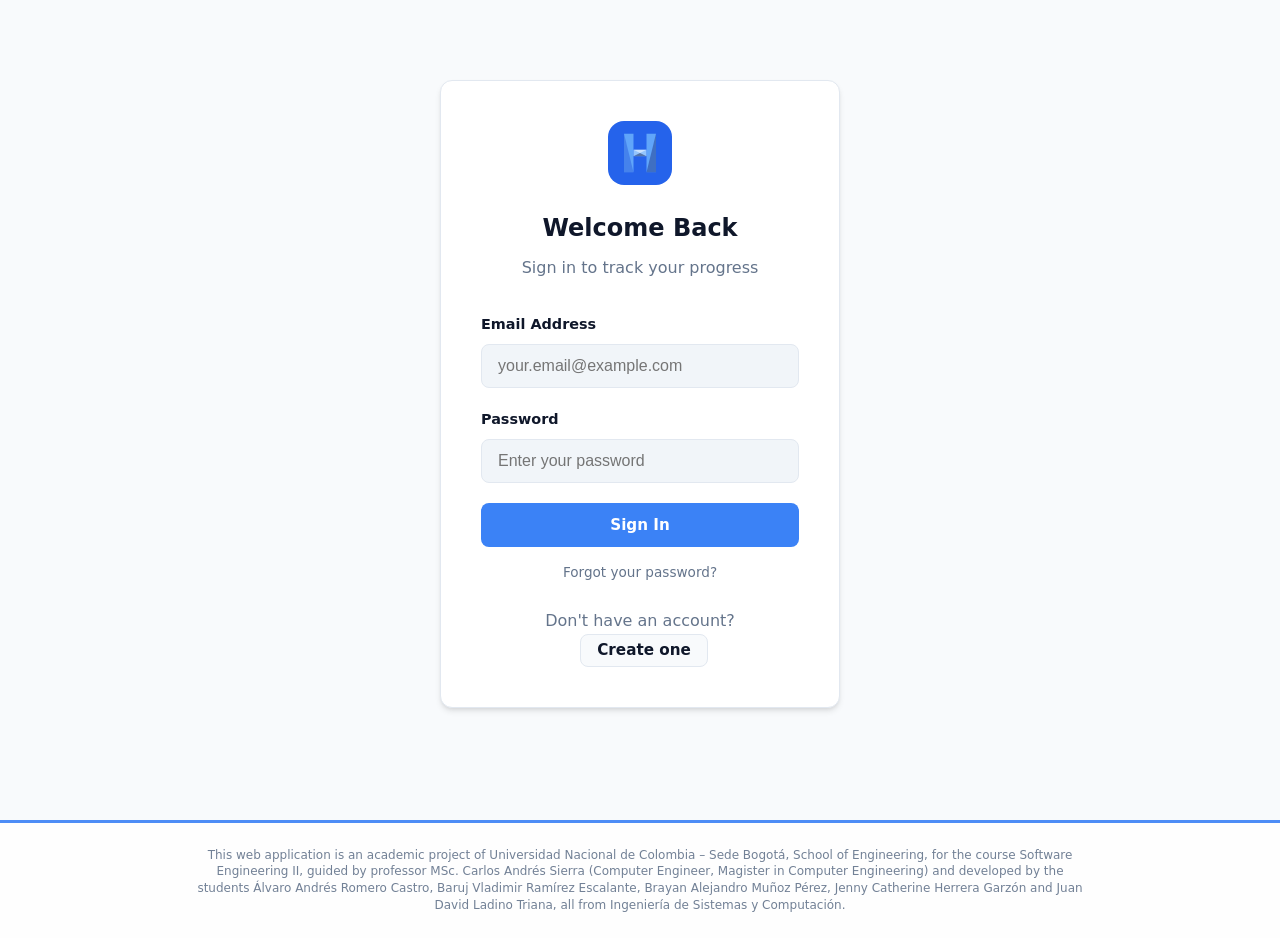
==== Habitus/frontend/index.html @ 2635b1e2 "Add seasonal themes, footer info and profile avatar tweaks" ====
<!DOCTYPE html>
<html lang="en">

<head>
  <meta charset="UTF-8" />
  <meta name="viewport" content="width=device-width, initial-scale=1.0" />
  <title>Habitus - Modern Tracker</title>
  <link rel="stylesheet" href="css/style.css" />
  <link rel="icon" type="image/svg+xml" href="favicon.svg" />
</head>

<body data-theme="light">

  <!-- HEADER -->
  <header class="app-header" id="app-header" style="display: none;">
    <div class="header-content">
      <div class="logo-area">
        <img src="favicon.svg" alt="Habitus" class="logo-icon" style="width: 32px; height: 32px;">
        <span>Habitus</span>
      </div>
      <nav class="nav-links">
        <!-- Profile User Button -->
        <button class="nav-link header-user-btn" data-nav="profile" id="header-user-btn"
          style="display:flex; align-items:center; gap:0.5rem; padding:0.25rem 0.75rem;">
          <div id="header-avatar"
            style="width:24px; height:24px; background:#e0e7ff; color:var(--primary); border-radius:50%; display:flex; align-items:center; justify-content:center; font-size:0.8rem; font-weight:bold; overflow:hidden;">
            U</div>
          <span id="header-username">Profile</span>
        </button>

        <button class="nav-link" data-nav="habits">Habits</button>
        <button id="theme-toggle" class="theme-toggle-btn" title="Toggle Dark Mode">🌙</button>
        <button id="logout-btn" class="logout-btn">Log Out</button>
      </nav>
    </div>
  </header>

  <!-- MAIN -->
  <main class="app-main">
    <div id="notification-area" class="notification-area"></div>

    <!-- LOGIN VIEW -->
    <section class="view-card login-card" data-view="login">
      <img src="favicon.svg" alt="Habitus" style="width: 64px; height: 64px; margin-bottom: 1rem;">
      <h1 style="margin-bottom: 0.5rem; font-size: 1.5rem;">Welcome Back</h1>
      <p style="color: var(--text-muted); margin-bottom: 2rem;">Sign in to track your progress</p>
      <form id="login-form">
        <div class="form-group">
          <label class="form-label">Email Address</label>
          <input type="email" id="login-email" class="form-input" placeholder="your.email@example.com" required />
        </div>
        <div class="form-group">
          <label class="form-label">Password</label>
          <input type="password" id="login-password" class="form-input" placeholder="Enter your password" required />
        </div>
        <button type="submit" class="btn-primary" id="login-submit-btn">Sign In</button>
      </form>
      <p style="margin-top: 0.75rem; text-align: center;">
        <a href="#" id="forgot-password-btn"
          style="color: var(--text-muted); font-size: 0.85rem; text-decoration: none;">Forgot your password?</a>
      </p>
      <p style="color: var(--text-muted); margin-top: 1.5rem;">
        Don't have an account?
        <button type="button" class="btn-secondary" style="margin-left: 0.5rem; padding: 0.4rem 1rem;"
          id="go-to-register">Create one</button>
      </p>
    </section>

    <!-- FORGOT PASSWORD VIEW -->
    <section class="view-card login-card" data-view="forgot-password" style="display: none;">
      <img src="favicon.svg" alt="Habitus" style="width: 64px; height: 64px; margin-bottom: 1rem;">
      <h1 style="margin-bottom: 0.5rem; font-size: 1.5rem;">Reset Password</h1>
      <p style="color: var(--text-muted); margin-bottom: 2rem;">Enter your email to receive a reset link</p>
      <form id="forgot-password-form">
        <div class="form-group">
          <label class="form-label">Email Address</label>
          <input type="email" id="forgot-email" class="form-input" placeholder="your.email@example.com" required />
        </div>
        <button type="submit" class="btn-primary" id="forgot-submit-btn">Send Reset Link</button>
      </form>
      <p style="margin-top: 1.5rem; text-align: center;">
        <a href="#" id="back-to-login" style="color: var(--text-muted); font-size: 0.9rem; text-decoration: none;">←
          Back to Sign In</a>
      </p>
    </section>

    <!-- REGISTER VIEW -->
    <section class="view-card login-card" data-view="register" style="display: none;">
      <img src="favicon.svg" alt="Habitus" style="width: 64px; height: 64px; margin-bottom: 1rem;">
      <h1 style="margin-bottom: 0.5rem; font-size: 1.5rem;">Create Account</h1>
      <p style="color: var(--text-muted); margin-bottom: 2rem;">Start building healthy routines today</p>
      <form id="register-form">
        <div class="form-group">
          <label class="form-label">Email Address</label>
          <input type="email" id="register-email" class="form-input" placeholder="your.email@example.com" required />
        </div>
        <div class="form-group">
          <label class="form-label">Password</label>
          <input type="password" id="register-password" class="form-input" placeholder="Enter your password" required />
        </div>
        <div class="form-group">
          <label class="form-label">Confirm Password</label>
          <input type="password" id="register-password-confirm" class="form-input" placeholder="Confirm your password"
            required />
        </div>
        <div class="form-group" style="text-align: left;">
          <label style="display: flex; align-items: center; gap: 0.5rem; cursor: pointer;">
            <input type="checkbox" id="register-terms" required style="accent-color: var(--primary);" />
            <span style="font-size: 0.85rem; color: var(--text-muted);">I agree to the Terms of Service and Privacy
              Policy</span>
          </label>
        </div>
        <button type="submit" class="btn-primary" id="register-submit-btn">Create Account</button>
      </form>
      <p style="color: var(--text-muted); margin-top: 1.5rem;">
        Already have an account?
        <button type="button" class="btn-secondary" style="margin-left: 0.5rem; padding: 0.4rem 1rem;"
          id="go-to-login">Sign in</button>
      </p>
    </section>

    <!-- PROFILE VIEW -->
    <section class="view-page" data-view="profile" style="display: none;">
      <!-- Profile Header -->
      <div
        style="display: flex; align-items: center; gap: 1.5rem; margin-bottom: 2rem; padding-bottom: 2rem; border-bottom: 1px solid var(--border);">
        <div id="profile-avatar-display"
          style="width: 80px; height: 80px; background: #e0e7ff; color: var(--primary); border-radius: 50%; display: flex; align-items: center; justify-content: center; font-size: 2rem; font-weight: 700; overflow:hidden;">
          D</div>
        <div style="flex: 1;">
          <h2 id="profile-name-display">Demo User</h2>
          <p id="profile-email-display" style="color: var(--text-muted);">demo@habitus.com</p>
        </div>
        <button class="btn-secondary" id="toggle-edit-profile">Edit Profile</button>
      </div>

      <!-- Edit Profile Form -->
      <div id="edit-profile-section" class="view-card" style="display: none; margin-bottom: 2rem;">
        <h3 style="margin-bottom: 1rem;">Update Profile</h3>
        <form id="profile-edit-form">
          <div style="display: grid; grid-template-columns: 1fr 1fr; gap: 1rem;">
            <div class="form-group">
              <label class="form-label">Display Name</label>
              <input type="text" id="edit-name" class="form-input" />
            </div>
            <div class="form-group">
              <label class="form-label">Avatar URL</label>
              <input type="text" id="edit-avatar" class="form-input" placeholder="https://..." />
            </div>
          </div>
          <div style="display: flex; gap: 1rem;">
            <button type="button" class="btn-secondary" id="cancel-edit-profile">Cancel</button>
            <button type="submit" class="btn-primary" style="width: auto;">Save Changes</button>
          </div>
        </form>
      </div>

      <div class="tabs-container">
        <button class="tab-btn active" id="tab-btn-daily" data-tab="daily">Daily Checklist</button>
        <button class="tab-btn" id="tab-btn-stats" data-tab="stats">Achievements</button>
      </div>

      <!-- Daily Tab -->
      <div id="tab-daily">
        <div style="margin-bottom: 1.5rem;">
          <h3 style="margin-bottom: 0.5rem;">Today's Progress</h3>
          <div style="background: var(--bg-input); border-radius: 10px; height: 8px; overflow: hidden;">
            <div id="daily-progress-bar"
              style="width: 0%; height: 100%; background: var(--success); transition: width 0.5s;"></div>
          </div>
        </div>
        <ul id="daily-list" class="daily-list"></ul>
      </div>

      <!-- Stats Tab (Achievements) -->
      <div id="tab-stats" style="display: none;">
        <div class="stats-grid">
          <div class="stat-card">
            <div class="stat-label">Completion Rate</div>
            <div class="stat-value" id="stat-completion-rate">0%</div>
            <p style="font-size: 0.85rem; color: var(--text-muted);">This week</p>
          </div>
          <div class="stat-card">
            <div class="stat-label">Total Streak</div>
            <div class="stat-value" id="stat-streak">0</div>
            <p style="font-size: 0.85rem; color: var(--text-muted);">Days</p>
          </div>
        </div>

        <h3 style="margin-bottom: 1rem;">Unlocked Achievements</h3>
        <div id="achievements-list" class="achievements-grid">
          <!-- JS will populate -->
        </div>
      </div>
    </section>

    <!-- HABITS CATALOG VIEW -->
    <section class="view-page" data-view="habits" style="display: none;">
      <div style="display: flex; justify-content: space-between; align-items: center; margin-bottom: 2rem;">
        <h2>Habit Catalog</h2>
      </div>

      <!-- Create Habit Form -->
      <div class="create-habit-section">
        <h3 style="margin-bottom:1rem; font-size:1rem;">Can't find your habit? Create it!</h3>
        <form id="create-habit-form" class="create-habit-form">
          <div class="form-group" style="margin:0;">
            <label class="form-label">Habit Name</label>
            <input type="text" id="new-habit-name" class="form-input" placeholder="e.g. Read 5 pages" required />
          </div>
          <div class="form-group" style="margin:0;">
            <label class="form-label">Category</label>
            <select id="new-habit-cat" class="form-input">
              <option value="Wellness">Wellness</option>
              <option value="Health">Health</option>
              <option value="Academic">Academic</option>
              <option value="Work">Work</option>
            </select>
          </div>
          <div class="form-group" style="margin:0;">
            <label class="form-label">Description (optional)</label>
            <textarea id="new-habit-desc" class="form-input" rows="2" placeholder="Describe your habit..."></textarea>
          </div>
          <button type="submit" class="btn-secondary">Create Habit</button>
        </form>
      </div>

      <div class="tabs-container" id="category-tabs">
        <button class="tab-btn active" data-filter="all">All</button>
        <button class="tab-btn" data-filter="wellness">Wellness</button>
        <button class="tab-btn" data-filter="health">Health</button>
        <button class="tab-btn" data-filter="academic">Academic</button>
        <button class="tab-btn" data-filter="work">Work</button>
      </div>
      <div id="habits-grid" class="habits-grid"></div>
    </section>

    <!-- Edit Habit Modal -->
    <div id="edit-habit-modal" class="modal" style="display: none;">
      <div class="modal-content">
        <h3 style="margin-bottom: 1rem;">Edit Habit</h3>
        <form id="edit-habit-form">
          <input type="hidden" id="edit-habit-id" />
          <div class="form-group">
            <label class="form-label">Habit Name</label>
            <input type="text" id="edit-habit-name" class="form-input" required />
          </div>
          <div class="form-group">
            <label class="form-label">Category</label>
            <select id="edit-habit-cat" class="form-input">
              <option value="Wellness">Wellness</option>
              <option value="Health">Health</option>
              <option value="Academic">Academic</option>
              <option value="Work">Work</option>
            </select>
          </div>
          <div class="form-group">
            <label class="form-label">Description</label>
            <textarea id="edit-habit-desc" class="form-input" rows="2"></textarea>
          </div>
          <div style="display: flex; gap: 1rem;">
            <button type="button" class="btn-secondary" id="cancel-edit-habit">Cancel</button>
            <button type="submit" class="btn-primary" style="width: auto;">Save Changes</button>
          </div>
        </form>
      </div>
    </div>

    <!-- Confirmation Modal -->
    <div id="confirm-modal" class="modal" style="display: none;">
      <div class="modal-content" style="text-align: center;">
        <div style="font-size: 2.5rem; margin-bottom: 1rem;">⚠️</div>
        <h3 id="confirm-title" style="margin-bottom: 0.5rem;">Are you sure?</h3>
        <p id="confirm-message" style="color: var(--text-muted); margin-bottom: 1.5rem;">This action cannot be undone.
        </p>
        <div style="display: flex; gap: 1rem; justify-content: center;">
          <button type="button" class="btn-secondary" id="confirm-cancel">Cancel</button>
          <button type="button" class="btn-primary" id="confirm-ok"
            style="width: auto; background: var(--danger);">Delete</button>
        </div>
      </div>
    </div>
  </main>

  <script type="module" src="js/main.js"></script>

  <!-- FOOTER -->
  <footer class='app-footer'>
    <div class='footer-content'>
      <p>This web application is an academic project of Universidad Nacional de Colombia – Sede Bogotá, School of
        Engineering, for the course Software Engineering II, guided by professor MSc. Carlos Andrés Sierra (Computer
        Engineer, Magister in Computer Engineering) and developed by the students Álvaro Andrés Romero Castro, Baruj
        Vladimir Ramírez Escalante, Brayan Alejandro Muñoz Pérez, Jenny Catherine Herrera Garzón and Juan David Ladino
        Triana, all from Ingeniería de Sistemas y Computación.</p>
    </div>
  </footer>

</body>

</html>
---- Habitus/frontend/css/style.css ----
/* =========================================
   1. VARIABLES & THEME
   ========================================= */
:root {
    /* Palette: Original Blue (Restored) */
    --primary: #3b82f6;
    /* Original Blue 500 */
    --primary-hover: #2563eb;
    /* Blue 600 */

    --success: #10b981;
    /* Emerald 500 */
    --danger: #ef4444;
    /* Red 500 */
    --warning: #f59e0b;
    /* Amber 500 */

    /* Light Theme Defaults */
    --bg-body: #f8fafc;
    /* Slate 50 */
    --bg-card: #ffffff;
    --bg-input: #f1f5f9;
    /* Slate 100 */

    /* Text */
    --text-main: #0f172a;
    /* Slate 900 */
    --text-muted: #64748b;
    /* Slate 500 */
    --text-light: #94a3b8;
    /* Slate 400 */

    /* Borders & Shadows */
    --border: #e2e8f0;
    /* Slate 200 */
    --radius: 12px;
    --radius-sm: 8px;
    --shadow-sm: 0 1px 2px 0 rgb(0 0 0 / 0.05);
    --shadow-md: 0 4px 6px -1px rgb(0 0 0 / 0.1), 0 2px 4px -2px rgb(0 0 0 / 0.1);
    --shadow-lg: 0 10px 15px -3px rgb(0 0 0 / 0.1);

    /* Layout */
    --header-height: 70px;
    --max-width: 1000px;
}

/* DARK MODE OVERRIDES */
[data-theme="dark"] {
    --bg-body: #0f172a;
    /* Slate 900 */
    --bg-card: #1e293b;
    /* Slate 800 */
    --bg-input: #334155;
    /* Slate 700 */

    --text-main: #f8fafc;
    /* Slate 50 */
    --text-muted: #94a3b8;
    /* Slate 400 */
    --text-light: #64748b;
    /* Slate 500 */

    --border: #334155;
    /* Slate 700 */

    --shadow-sm: 0 1px 2px 0 rgb(0 0 0 / 0.3);
    --shadow-md: 0 4px 6px -1px rgb(0 0 0 / 0.3);
    --shadow-lg: 0 10px 15px -3px rgb(0 0 0 / 0.3);
}

/* =========================================
   2. RESET & BASE
   ========================================= */
* {
    box-sizing: border-box;
    margin: 0;
    padding: 0;
}

body {
    font-family: 'Inter', system-ui, -apple-system, sans-serif;
    background-color: var(--bg-body);
    color: var(--text-main);
    line-height: 1.6;
    -webkit-font-smoothing: antialiased;
    min-height: 100vh;
    display: flex;
    flex-direction: column;
    transition: background-color 0.3s ease, color 0.3s ease;
}

button {
    font-family: inherit;
    cursor: pointer;
}

a {
    text-decoration: none;
    color: var(--primary);
}

/* =========================================
   3. LAYOUT
   ========================================= */
.app-header {
    background: var(--bg-card);
    height: var(--header-height);
    border-bottom: 1px solid var(--border);
    position: sticky;
    top: 0;
    z-index: 50;
    padding: 0 1.5rem;
    display: flex;
    align-items: center;
    justify-content: center;
    box-shadow: var(--shadow-sm);
    transition: background-color 0.3s ease, border-color 0.3s ease;
}

.header-content {
    width: 100%;
    max-width: var(--max-width);
    display: flex;
    align-items: center;
    justify-content: space-between;
}

.logo-area {
    display: flex;
    align-items: center;
    gap: 0.75rem;
    font-weight: 800;
    font-size: 1.25rem;
    color: var(--primary);
    letter-spacing: -0.5px;
}

.logo-icon {
    width: 32px;
    height: 32px;
    background: var(--primary);
    color: white;
    border-radius: 8px;
    display: flex;
    align-items: center;
    justify-content: center;
    font-size: 1.1rem;
    font-weight: 700;
}

.nav-links {
    display: flex;
    gap: 0.5rem;
    align-items: center;
}

.app-main {
    flex: 1;
    width: 100%;
    max-width: var(--max-width);
    margin: 0 auto;
    padding: 2rem 1.5rem;
}

/* =========================================
   4. COMPONENTS
   ========================================= */

/* Cards */
.view-card,
.view-page {
    background: var(--bg-card);
    border-radius: var(--radius);
    box-shadow: var(--shadow-md);
    border: 1px solid var(--border);
    animation: fadeIn 0.4s ease-out;
    transition: background-color 0.3s ease, border-color 0.3s ease;
}

.view-card.login-card {
    max-width: 400px;
    margin: 3rem auto;
    padding: 2.5rem;
    text-align: center;
}

.view-page {
    padding: 2rem;
    min-height: 500px;
}

/* Buttons */
.btn-primary,
.btn-secondary,
.btn-outline {
    display: inline-flex;
    align-items: center;
    justify-content: center;
    padding: 0.75rem 1.5rem;
    border-radius: var(--radius-sm);
    font-weight: 600;
    font-size: 0.95rem;
    transition: all 0.2s ease;
    border: 1px solid transparent;
    gap: 0.5rem;
}

.btn-primary {
    background: var(--primary);
    color: white;
    width: 100%;
}

.btn-primary:hover:not(:disabled) {
    background: var(--primary-hover);
    transform: translateY(-1px);
    box-shadow: var(--shadow-sm);
}

.btn-primary:disabled {
    opacity: 0.7;
    cursor: not-allowed;
}

.btn-secondary {
    background: var(--bg-body);
    color: var(--text-main);
    border: 1px solid var(--border);
}

.btn-secondary:hover {
    background: var(--bg-input);
    border-color: var(--text-muted);
}

.nav-link {
    background: transparent;
    border: none;
    padding: 0.5rem 1rem;
    color: var(--text-muted);
    font-weight: 500;
    border-radius: var(--radius-sm);
    transition: all 0.2s;
}

.nav-link:hover {
    background: var(--bg-body);
    color: var(--text-main);
}

.nav-link.active {
    background: rgba(59, 130, 246, 0.1);
    color: var(--primary);
}

[data-theme="dark"] .nav-link:hover {
    background: var(--bg-input);
}

[data-theme="dark"] .nav-link.active {
    background: rgba(59, 130, 246, 0.2);
}

.logout-btn {
    border: 1px solid var(--border);
    background: var(--bg-card);
    padding: 0.4rem 1rem;
    border-radius: 20px;
    font-size: 0.85rem;
    color: var(--text-muted);
    margin-left: 0.5rem;
}

.logout-btn:hover {
    border-color: var(--danger);
    color: var(--danger);
}

.theme-toggle-btn {
    background: transparent;
    border: none;
    font-size: 1.2rem;
    padding: 0.5rem;
    cursor: pointer;
    border-radius: 50%;
    color: var(--text-muted);
    display: flex;
    align-items: center;
    justify-content: center;
    margin-left: 0.5rem;
}

.theme-toggle-btn:hover {
    background: var(--bg-body);
    color: var(--text-main);
}

/* Forms */
.form-group {
    margin-bottom: 1.25rem;
    text-align: left;
}

.form-label {
    display: block;
    font-size: 0.9rem;
    font-weight: 600;
    margin-bottom: 0.5rem;
    color: var(--text-main);
}

.form-input {
    width: 100%;
    padding: 0.75rem 1rem;
    border: 1px solid var(--border);
    border-radius: var(--radius-sm);
    background: var(--bg-input);
    font-size: 1rem;
    transition: all 0.2s;
    color: var(--text-main);
}

.form-input:focus {
    outline: none;
    border-color: var(--primary);
    box-shadow: 0 0 0 3px rgba(59, 130, 246, 0.2);
    background: var(--bg-card);
}

/* Tabs */
.tabs-container {
    border-bottom: 1px solid var(--border);
    margin-bottom: 2rem;
    display: flex;
    gap: 1.5rem;
}

.tab-btn {
    background: none;
    border: none;
    padding: 0.75rem 0.5rem;
    font-size: 0.95rem;
    font-weight: 500;
    color: var(--text-muted);
    border-bottom: 2px solid transparent;
    transition: all 0.2s;
}

.tab-btn:hover {
    color: var(--primary);
}

.tab-btn.active {
    color: var(--primary);
    border-bottom-color: var(--primary);
}

/* Habits Grid */
.habits-grid {
    display: grid;
    grid-template-columns: repeat(auto-fill, minmax(240px, 1fr));
    gap: 1.5rem;
    margin-top: 1.5rem;
}

.habit-card {
    background: var(--bg-card);
    border: 1px solid var(--border);
    border-radius: var(--radius);
    padding: 1.5rem;
    position: relative;
    transition: all 0.2s;
    cursor: pointer;
    display: flex;
    flex-direction: column;
    height: 100%;
}

.habit-card:hover {
    border-color: var(--primary);
    box-shadow: var(--shadow-md);
    transform: translateY(-2px);
}

.habit-card.selected {
    border-color: var(--primary);
    box-shadow: 0 0 0 1px var(--primary);
}

[data-theme="light"] .habit-card.selected {
    background-color: #eff6ff;
}

/* Light blue bg */
[data-theme="dark"] .habit-card.selected {
    background-color: rgba(59, 130, 246, 0.15);
}

/* Dark transparent blue */

.habit-category-badge {
    display: inline-block;
    font-size: 0.7rem;
    text-transform: uppercase;
    letter-spacing: 0.5px;
    font-weight: 700;
    color: var(--text-muted);
    margin-bottom: 0.5rem;
    background: var(--bg-body);
    padding: 2px 8px;
    border-radius: 4px;
    border: 1px solid var(--border);
}

.habit-checkbox {
    position: absolute;
    top: 1.5rem;
    right: 1.5rem;
    width: 1.25rem;
    height: 1.25rem;
    accent-color: var(--primary);
}

/* Daily List */
.daily-list {
    list-style: none;
    display: flex;
    flex-direction: column;
    gap: 1rem;
}

.daily-item {
    background: var(--bg-card);
    border: 1px solid var(--border);
    padding: 1rem 1.5rem;
    border-radius: var(--radius);
    display: flex;
    justify-content: space-between;
    align-items: center;
    transition: all 0.2s;
}

.daily-item.completed {
    border-color: var(--success);
}

[data-theme="light"] .daily-item.completed {
    background: #f0fdf4;
}

[data-theme="dark"] .daily-item.completed {
    background: rgba(16, 185, 129, 0.1);
}

.daily-item.completed .daily-name {
    text-decoration: line-through;
    color: var(--success);
    opacity: 0.8;
}

.btn-check {
    background: var(--bg-card);
    border: 1px solid var(--border);
    border-radius: var(--radius-sm);
    padding: 0.5rem 1rem;
    font-size: 0.85rem;
    color: var(--text-main);
}

.btn-check.done:hover {
    background: var(--success);
    color: white;
    border-color: var(--success);
}

.btn-check.missed:hover {
    background: var(--text-muted);
    color: white;
    border-color: var(--text-muted);
}

/* NEW: Delete Button */
.btn-delete {
    background: var(--bg-card);
    border: 1px solid var(--border);
    color: var(--text-muted);
    width: 36px;
    height: 36px;
    border-radius: 50%;
    display: flex;
    align-items: center;
    justify-content: center;
    transition: all 0.2s;
    font-size: 1.1rem;
    margin-left: 0.5rem;
}

.btn-delete:hover {
    background: var(--bg-input);
    border-color: var(--danger);
    color: var(--danger);
    transform: scale(1.1);
}

/* NEW: Create Habit Form */
.create-habit-section {
    background: var(--bg-body);
    border: 1px dashed var(--border);
    border-radius: var(--radius);
    padding: 1.5rem;
    margin-bottom: 2rem;
}

.create-habit-form {
    display: grid;
    grid-template-columns: 1fr 1fr auto;
    gap: 1rem;
    align-items: end;
}

@media (max-width: 600px) {
    .create-habit-form {
        grid-template-columns: 1fr;
    }

    .create-habit-form button {
        width: 100%;
    }
}

/* NEW: Achievements */
.achievements-grid {
    display: grid;
    grid-template-columns: repeat(auto-fill, minmax(250px, 1fr));
    gap: 1rem;
    margin-top: 1rem;
}

.achievement-card {
    background: var(--bg-card);
    border: 1px solid var(--border);
    border-radius: var(--radius);
    padding: 1.25rem;
    display: flex;
    align-items: flex-start;
    gap: 1rem;
}

.achievement-icon-box {
    width: 48px;
    height: 48px;
    background: rgba(245, 158, 11, 0.1);
    color: var(--warning);
    border-radius: 12px;
    display: flex;
    align-items: center;
    justify-content: center;
    font-size: 1.5rem;
    flex-shrink: 0;
}

.achievement-info h4 {
    font-weight: 600;
    margin-bottom: 0.25rem;
    font-size: 0.95rem;
    color: var(--text-main);
}

.achievement-info p {
    font-size: 0.85rem;
    color: var(--text-muted);
    line-height: 1.3;
}

/* Stats */
.stats-grid {
    display: grid;
    grid-template-columns: repeat(auto-fit, minmax(200px, 1fr));
    gap: 1.5rem;
    margin-bottom: 2rem;
}

.stat-card {
    background: var(--bg-card);
    border: 1px solid var(--border);
    border-radius: var(--radius);
    padding: 1.5rem;
    text-align: center;
}

.stat-value {
    font-size: 2.5rem;
    font-weight: 800;
    color: var(--primary);
    line-height: 1;
    margin: 0.5rem 0;
}

.stat-label {
    font-size: 0.8rem;
    color: var(--text-muted);
    text-transform: uppercase;
    letter-spacing: 0.5px;
}

/* Notifications */
.notification-area {
    position: fixed;
    bottom: 20px;
    right: 20px;
    z-index: 1000;
    display: flex;
    flex-direction: column;
    gap: 10px;
}

.notification {
    padding: 1rem 1.5rem;
    background: var(--bg-card);
    border-radius: var(--radius-sm);
    box-shadow: var(--shadow-lg);
    font-size: 0.9rem;
    border-left: 4px solid var(--primary);
    min-width: 300px;
    animation: slideIn 0.3s ease-out;
    color: var(--text-main);
}

.notification.success {
    border-left-color: var(--success);
}

.notification.error {
    border-left-color: var(--danger);
}

/* Animations */
@keyframes slideIn {
    from {
        transform: translateX(100%);
        opacity: 0;
    }

    to {
        transform: translateX(0);
        opacity: 1;
    }
}

@keyframes fadeIn {
    from {
        opacity: 0;
        transform: translateY(10px);
    }

    to {
        opacity: 1;
        transform: translateY(0);
    }
}

.loading-spinner {
    border: 2px solid rgba(255, 255, 255, 0.3);
    border-radius: 50%;
    border-top: 2px solid white;
    width: 16px;
    height: 16px;
    animation: spin 1s linear infinite;
    display: inline-block;
}

@keyframes spin {
    0% {
        transform: rotate(0deg);
    }

    100% {
        transform: rotate(360deg);
    }
}

/* Mobile */
@media (max-width: 640px) {
    .header-content {
        flex-direction: column;
        gap: 1rem;
    }

    .nav-links {
        width: 100%;
        justify-content: center;
        border-top: 1px solid var(--border);
        padding-top: 1rem;
        flex-wrap: wrap;
    }
}

/* Modal */
.modal {
    position: fixed;
    top: 0;
    left: 0;
    width: 100%;
    height: 100%;
    background: rgba(0, 0, 0, 0.5);
    display: flex;
    align-items: center;
    justify-content: center;
    z-index: 1000;
    animation: fadeIn 0.2s ease-out;
}

.modal-content {
    background: var(--bg-card);
    padding: 2rem;
    border-radius: var(--radius);
    box-shadow: var(--shadow-lg);
    max-width: 450px;
    width: 90%;
    animation: slideIn 0.3s ease-out;
}

[data-theme="dark"] .modal {
    background: rgba(0, 0, 0, 0.7);
}


/* =========================================
   RICH SEASONAL THEMES
   ========================================= */

/* --- 0. GLOBAL THEME APPLICATION --- */
/* If data-season is set, override specific variables globally */
body[data-season] {
    transition: background 0.5s ease;
}

body[data-season] .app-header {
    background: var(--theme-header-bg, var(--bg-card)) !important;
    color: var(--theme-text) !important;
}

body[data-season] .app-header .logo-area,
body[data-season] .app-header a,
body[data-season] .app-header button {
    color: var(--theme-text) !important;
}

/* Fix Logout Button Contrast in Themes */
body[data-season] .logout-btn {
    background: transparent !important;
    border-color: var(--theme-text) !important;
    opacity: 0.9;
}

/* --- 0.5. NEW YEAR --- */
.theme-new-year {
    --primary: #fbbf24 !important;
    /* Gold */
    --primary-hover: #d97706 !important;
    --success: #fbbf24 !important;
    --theme-text: #fbbf24 !important;
}

.habit-card.theme-new-year {
    background: linear-gradient(135deg, #000000 0%, #1f2937 100%) !important;
    border: 2px solid #fbbf24 !important;
    color: #fbbf24 !important;
    box-shadow: 0 0 15px rgba(251, 191, 36, 0.3);
}

.habit-card.theme-new-year h3 {
    color: white !important;
    text-shadow: 0 0 5px rgba(251, 191, 36, 0.5);
}

.habit-card.theme-new-year p {
    color: #d1d5db !important;
}

.habit-card.theme-new-year .habit-category-badge {
    background: #fbbf24 !important;
    color: black !important;
    border: none !important;
    font-weight: 800;
}

/* Fireworks effects */
.habit-card.theme-new-year::before {
    content: '🎇';
    position: absolute;
    top: 5px;
    right: 5px;
    font-size: 1.2rem;
    opacity: 1;
}

.habit-card.theme-new-year::after {
    content: '🥂';
    font-size: 5rem;
    position: absolute;
    bottom: -10px;
    right: 5px;
    opacity: 0.2;
    transform: rotate(15deg);
    pointer-events: none;
}

/* --- 1. CHRISTMAS --- */
.theme-christmas {
    --primary: #ef4444 !important;
    --primary-hover: #dc2626 !important;
    --success: #15803d !important;
}

.habit-card.theme-christmas {
    background: linear-gradient(135deg, #166534 0%, #0f172a 100%) !important;
    border: 2px solid #ef4444 !important;
    color: white !important;
    box-shadow: 0 4px 6px -1px rgba(220, 38, 38, 0.2);
}

.habit-card.theme-christmas h3 {
    color: #fca5a5 !important;
    text-shadow: 0 1px 2px rgba(0, 0, 0, 0.5);
}

.habit-card.theme-christmas p {
    color: #e2e8f0 !important;
}

.habit-card.theme-christmas .habit-category-badge {
    background: #ef4444 !important;
    color: white !important;
    border: none;
}

.habit-card.theme-christmas::before {
    content: '❄️';
    position: absolute;
    top: 5px;
    right: 5px;
    font-size: 1.2rem;
    opacity: 0.8;
}

.habit-card.theme-christmas::after {
    content: '🎄';
    font-size: 6rem;
    position: absolute;
    bottom: -15px;
    right: -10px;
    opacity: 0.15;
    transform: rotate(-10deg);
    pointer-events: none;
}

/* --- 2. HALLOWEEN --- */
.theme-halloween {
    --primary: #ff6b00 !important;
    --primary-hover: #e65100 !important;
}

.habit-card.theme-halloween {
    background: linear-gradient(135deg, #2a0a2e 0%, #000000 100%) !important;
    border: 2px solid #ff6b00 !important;
    color: #ffcc80 !important;
    box-shadow: 0 4px 6px -1px rgba(255, 107, 0, 0.3);
}

.habit-card.theme-halloween h3 {
    color: #ffa726 !important;
    text-shadow: 0 1px 4px rgba(255, 107, 0, 0.6);
}

.habit-card.theme-halloween p {
    color: #e1bee7 !important;
}

.habit-card.theme-halloween .habit-category-badge {
    background: #ff6b00 !important;
    color: black !important;
    font-weight: 800;
    border: none;
}

.habit-card.theme-halloween::before {
    content: '🕸️';
    position: absolute;
    top: 10px;
    right: 10px;
    font-size: 1.4rem;
    opacity: 0.6;
}

.habit-card.theme-halloween::after {
    content: '🎃';
    font-size: 5rem;
    position: absolute;
    bottom: -5px;
    right: 5px;
    opacity: 0.2;
    transform: rotate(15deg);
    pointer-events: none;
}

/* --- 3. SUMMER --- */
.theme-summer {
    --primary: #00b4d8 !important;
}

.habit-card.theme-summer {
    background: linear-gradient(135deg, #fffbed 0%, #daf4fa 100%) !important;
    border: 2px solid #ffd60a !important;
    color: #0077b6 !important;
    box-shadow: 0 4px 10px rgba(0, 180, 216, 0.2);
}

.habit-card.theme-summer h3 {
    color: #023e8a !important;
}

.habit-card.theme-summer p {
    color: #0077b6 !important;
}

.habit-card.theme-summer .habit-category-badge {
    background: #ffd60a !important;
    color: #003e4d !important;
    border: none;
}

.habit-card.theme-summer::before {
    content: '🌤️';
    position: absolute;
    top: 5px;
    right: 5px;
    font-size: 1.2rem;
}

.habit-card.theme-summer::after {
    content: '🏖️';
    font-size: 5rem;
    position: absolute;
    bottom: -5px;
    right: 5px;
    opacity: 0.25;
    pointer-events: none;
}

/* --- 4. VALENTINE --- */
.theme-valentine {
    --primary: #ff4d6d !important;
    --bg-card: #fff0f3 !important;
}

.habit-card.theme-valentine {
    background: linear-gradient(135deg, #fff0f3 0%, #ffe5ec 100%) !important;
    border: 2px solid #ff4d6d !important;
    color: #590d22 !important;
}

.habit-card.theme-valentine h3 {
    color: #a4133c !important;
}

.habit-card.theme-valentine p {
    color: #800f2f !important;
}

.habit-card.theme-valentine .habit-category-badge {
    background: #ff4d6d !important;
    color: white !important;
    border: none;
}

.habit-card.theme-valentine::before {
    content: '💌';
    position: absolute;
    top: 5px;
    right: 5px;
    font-size: 1.2rem;
}

.habit-card.theme-valentine::after {
    content: '💖';
    font-size: 5rem;
    position: absolute;
    bottom: -10px;
    right: 0;
    opacity: 0.15;
    pointer-events: none;
}

/* --- 5. APRIL FOOLS --- */
.theme-april-fools {
    --primary: #9b5de5 !important;
}

.habit-card.theme-april-fools {
    background: #fff !important;
    border: 2px dashed #9b5de5 !important;
    transform: rotate(1deg);
}

.habit-card.theme-april-fools h3 {
    color: #9b5de5 !important;
    font-family: 'Comic Sans MS', cursive, sans-serif !important;
}

.habit-card.theme-april-fools::after {
    content: '🤡';
    font-size: 4rem;
    position: absolute;
    bottom: 5px;
    right: 5px;
    opacity: 0.2;
}

/* --- 6. SPRING --- */
.theme-spring {
    --primary: #70e000 !important;
}

.habit-card.theme-spring {
    background: linear-gradient(135deg, #f7fff7 0%, #e6ffe6 100%) !important;
    border: 2px solid #70e000 !important;
    color: #0f4d0f !important;
}

.habit-card.theme-spring h3 {
    color: #38b000 !important;
}

.habit-card.theme-spring .habit-category-badge {
    background: #70e000 !important;
    color: white !important;
}

.habit-card.theme-spring::after {
    content: '🌸';
    font-size: 5rem;
    position: absolute;
    bottom: -10px;
    right: 0;
    opacity: 0.2;
}

/* UI Fix: Disable resize for textareas */
textarea {
    resize: none !important;
    height: 80px;
}

/* --- FOOTER STYLES --- */
.app-footer {
    margin-top: 2rem;
    padding: 1.5rem 1rem;
    border-top: 3px solid var(--primary);
    /* Reactive to seasonal theme */
    background: var(--bg-card);
    color: var(--text-muted);
    font-size: 0.75rem;
    text-align: center;
    line-height: 1.4;
    opacity: 0.9;
    transition: all 0.3s ease;
}

.footer-content {
    max-width: 900px;
    margin: 0 auto;
}

/* --- HEADER PROFILE STYLES --- */
.header-user-btn:hover {
    background: var(--bg-input);
    border-radius: 20px;
}

.header-user-btn .header-avatar {
    flex-shrink: 0;
}

.header-user-btn span {
    font-weight: 600;
    font-size: 0.9rem;
}
/* --- 7. THE 100 --- */
.theme-the100 {
    --primary: #4ade80 !important; /* Toxic Green */
    --bg-body: #020617 !important; /* Deep Space */
    --bg-card: #0f172a !important;
    --text-main: #e2e8f0 !important;
    --text-muted: #94a3b8 !important;
}

.habit-card.theme-the100 {
    background: linear-gradient(135deg, #052e16 0%, #000000 100%) !important;
    border: 1px solid #22c55e !important;
    color: #bbf7d0 !important;
    box-shadow: 0 0 15px rgba(34, 197, 94, 0.2);
}

.habit-card.theme-the100 h3 {
    color: #4ade80 !important;
    font-family: 'Courier New', monospace;
    text-transform: uppercase;
    letter-spacing: 1px;
}

.habit-card.theme-the100 .habit-category-badge {
    background: #14532d !important;
    color: #4ade80 !important;
    border: 1px solid #4ade80;
}

.habit-card.theme-the100::before {
    content: '☣️';
    position: absolute;
    top: 10px;
    right: 10px;
    font-size: 1.2rem;
    opacity: 0.7;
}

.habit-card.theme-the100::after {
    content: '♾️';
    font-size: 6rem;
    position: absolute;
    bottom: -15px;
    right: -10px;
    opacity: 0.1;
    transform: rotate(-10deg);
    pointer-events: none;
}


/* --- 8. COSMERE RPG --- */
.theme-cosmere {
    --primary: #0ea5e9 !important; /* Stormlight Blue */
    --bg-body: #020617 !important; /* Shadesmar Dark */
    --bg-card: #1e293b !important;
    --text-main: #f0f9ff !important;
    --text-muted: #94a3b8 !important;
}

.habit-card.theme-cosmere {
    background: linear-gradient(135deg, #0f172a 0%, #1e293b 100%) !important;
    border: 1px solid #38bdf8 !important;
    color: #e0f2fe !important;
    box-shadow: 0 0 15px rgba(56, 189, 248, 0.3);
}

.habit-card.theme-cosmere h3 {
    color: #38bdf8 !important;
    font-family: 'Times New Roman', serif;
    text-transform: uppercase;
    letter-spacing: 1.5px;
    text-shadow: 0 0 5px #0ea5e9;
}

.habit-card.theme-cosmere .habit-category-badge {
    background: #0c4a6e !important;
    color: #7dd3fc !important;
    border: 1px solid #0ea5e9;
}

.habit-card.theme-cosmere::before {
    content: '⚔️';
    position: absolute;
    top: 10px;
    right: 10px;
    font-size: 1.2rem;
    opacity: 0.8;
}

.habit-card.theme-cosmere::after {
    content: '🌪️';
    font-size: 6rem;
    position: absolute;
    bottom: -15px;
    right: -10px;
    opacity: 0.15;
    transform: rotate(-10deg);
    pointer-events: none;
}
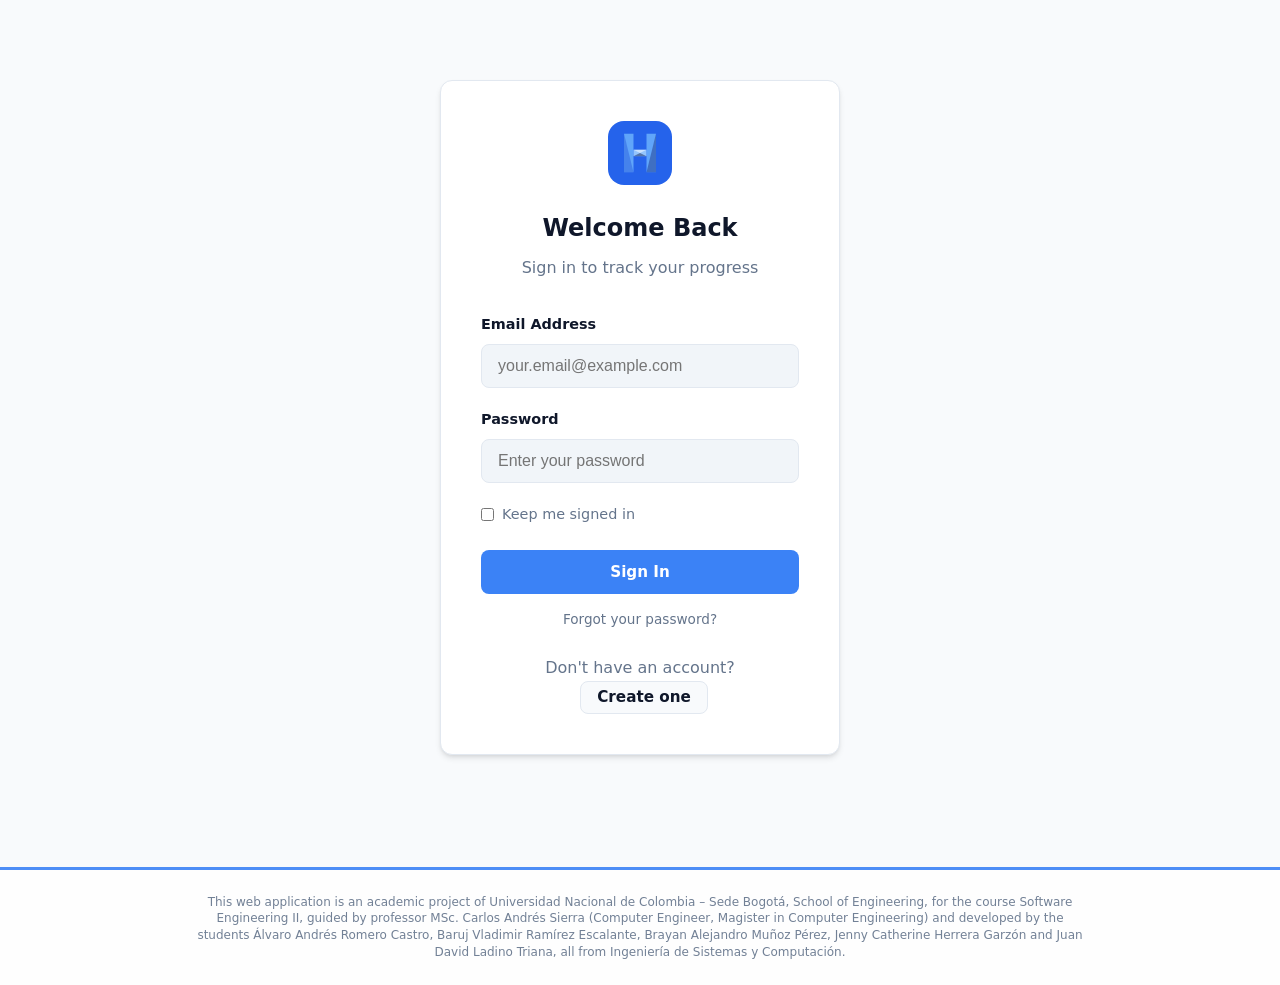
==== commit 0c5abfef: "Add home view, forget password system and login remember-me + bug db fixes" ====
--- a/Habitus/frontend/index.html
+++ b/Habitus/frontend/index.html
@@ -53,6 +53,13 @@
           <label class="form-label">Password</label>
           <input type="password" id="login-password" class="form-input" placeholder="Enter your password" required />
         </div>
+
+        <div class="form-group" style="text-align: left; margin-bottom: 1.5rem;">
+          <label style="display: flex; align-items: center; gap: 0.5rem; cursor: pointer;">
+            <input type="checkbox" id="login-remember" style="accent-color: var(--primary);" />
+            <span style="font-size: 0.9rem; color: var(--text-muted);">Keep me signed in</span>
+          </label>
+        </div>
         <button type="submit" class="btn-primary" id="login-submit-btn">Sign In</button>
       </form>
       <p style="margin-top: 0.75rem; text-align: center;">
@@ -84,6 +91,30 @@
       </p>
     </section>
 
+    <!-- RESET PASSWORD VIEW -->
+    <section class="view-card login-card" data-view="reset-password" style="display: none;">
+      <img src="favicon.svg" alt="Habitus" style="width: 64px; height: 64px; margin-bottom: 1rem;">
+      <h1 style="margin-bottom: 0.5rem; font-size: 1.5rem;">Set New Password</h1>
+      <p style="color: var(--text-muted); margin-bottom: 2rem;">Enter your new password below</p>
+      <form id="reset-password-form">
+        <div class="form-group">
+          <label class="form-label">New Password</label>
+          <input type="password" id="reset-password" class="form-input" placeholder="Enter new password" required
+            minlength="6" />
+        </div>
+        <div class="form-group">
+          <label class="form-label">Confirm Password</label>
+          <input type="password" id="reset-password-confirm" class="form-input" placeholder="Confirm new password"
+            required minlength="6" />
+        </div>
+        <button type="submit" class="btn-primary" id="reset-submit-btn">Reset Password</button>
+      </form>
+      <p style="margin-top: 1.5rem; text-align: center;">
+        <a href="#" id="reset-back-to-login"
+          style="color: var(--text-muted); font-size: 0.9rem; text-decoration: none;">← Back to Sign In</a>
+      </p>
+    </section>
+
     <!-- REGISTER VIEW -->
     <section class="view-card login-card" data-view="register" style="display: none;">
       <img src="favicon.svg" alt="Habitus" style="width: 64px; height: 64px; margin-bottom: 1rem;">
@@ -117,6 +148,65 @@
         <button type="button" class="btn-secondary" style="margin-left: 0.5rem; padding: 0.4rem 1rem;"
           id="go-to-login">Sign in</button>
       </p>
+    </section>
+
+    <!-- HOME VIEW -->
+    <section class="view-page home-view" data-view="home" style="display: none;">
+      <!-- Hero Section -->
+      <div class="home-hero">
+        <h1 id="home-hero-title">Build Better Habits</h1>
+        <p id="home-hero-subtitle">Track your progress, unlock achievements, and build lasting habits one day at a time.
+        </p>
+      </div>
+
+      <!-- Welcome Section -->
+      <div class="home-welcome">
+        <h2>Welcome back, <span id="home-welcome-name">there</span>! 👋</h2>
+        <p>Ready to continue your journey? Let's make today count.</p>
+      </div>
+
+      <!-- About Section -->
+      <div class="home-about">
+        <h3>What is Habitus?</h3>
+        <p>Habitus is your personal habit tracking companion. Build streaks, unlock achievements, and celebrate your
+          progress with seasonal themes that keep things fresh and exciting.</p>
+        <ul class="home-features-list">
+          <li>📊 <strong>Track Daily Habits</strong> - Monitor your progress with beautiful visualizations</li>
+          <li>🔥 <strong>Build Streaks</strong> - Keep your momentum going day after day</li>
+          <li>🏆 <strong>Unlock Achievements</strong> - Earn badges for your milestones</li>
+          <li>🎨 <strong>Seasonal Themes</strong> - Enjoy dynamic themes throughout the year</li>
+        </ul>
+      </div>
+
+      <!-- Feature Cards -->
+      <div class="home-features">
+        <h3>Quick Access</h3>
+        <div class="home-features-grid">
+          <div class="feature-card" data-feature="habits">
+            <div class="feature-icon">🎯</div>
+            <h4>My Habits</h4>
+            <p>Browse and manage your habit catalog</p>
+          </div>
+
+          <div class="feature-card" data-feature="checklist">
+            <div class="feature-icon">✅</div>
+            <h4>Daily Checklist</h4>
+            <p>Track today's habits and build your streak</p>
+          </div>
+
+          <div class="feature-card" data-feature="achievements">
+            <div class="feature-icon">🏆</div>
+            <h4>Achievements</h4>
+            <p>View your badges and milestones</p>
+          </div>
+
+          <div class="feature-card" data-feature="profile">
+            <div class="feature-icon">👤</div>
+            <h4>Profile</h4>
+            <p>Manage your account and preferences</p>
+          </div>
+        </div>
+      </div>
     </section>
 
     <!-- PROFILE VIEW -->
--- a/Habitus/frontend/css/style.css
+++ b/Habitus/frontend/css/style.css
@@ -1086,10 +1086,13 @@
     font-weight: 600;
     font-size: 0.9rem;
 }
+
 /* --- 7. THE 100 --- */
 .theme-the100 {
-    --primary: #4ade80 !important; /* Toxic Green */
-    --bg-body: #020617 !important; /* Deep Space */
+    --primary: #4ade80 !important;
+    /* Toxic Green */
+    --bg-body: #020617 !important;
+    /* Deep Space */
     --bg-card: #0f172a !important;
     --text-main: #e2e8f0 !important;
     --text-muted: #94a3b8 !important;
@@ -1138,8 +1141,10 @@
 
 /* --- 8. COSMERE RPG --- */
 .theme-cosmere {
-    --primary: #0ea5e9 !important; /* Stormlight Blue */
-    --bg-body: #020617 !important; /* Shadesmar Dark */
+    --primary: #0ea5e9 !important;
+    /* Stormlight Blue */
+    --bg-body: #020617 !important;
+    /* Shadesmar Dark */
     --bg-card: #1e293b !important;
     --text-main: #f0f9ff !important;
     --text-muted: #94a3b8 !important;
@@ -1186,3 +1191,189 @@
     pointer-events: none;
 }
 
+/* =========================================
+   HOME VIEW STYLES
+   ========================================= */
+
+.home-view {
+    max-width: 1000px;
+    margin: 0 auto;
+    padding: 2rem 1rem;
+}
+
+/* Hero Section */
+.home-hero {
+    text-align: center;
+    padding: 3rem 2rem;
+    margin-bottom: 2rem;
+    border-radius: var(--radius);
+    background: linear-gradient(135deg, var(--theme-primary, var(--primary)), var(--theme-secondary, var(--primary-hover)));
+    color: var(--theme-text, #ffffff);
+    position: relative;
+    overflow: hidden;
+}
+
+.home-hero::before {
+    content: '';
+    position: absolute;
+    top: 0;
+    left: 0;
+    right: 0;
+    bottom: 0;
+    background: radial-gradient(circle at 30% 50%, rgba(255, 255, 255, 0.1) 0%, transparent 50%);
+    pointer-events: none;
+}
+
+.home-hero h1 {
+    font-size: 2.5rem;
+    font-weight: 700;
+    margin-bottom: 1rem;
+    position: relative;
+    z-index: 1;
+}
+
+.home-hero p {
+    font-size: 1.125rem;
+    opacity: 0.95;
+    max-width: 600px;
+    margin: 0 auto;
+    position: relative;
+    z-index: 1;
+}
+
+/* Welcome Section */
+.home-welcome {
+    background: var(--bg-card);
+    padding: 2rem;
+    border-radius: var(--radius);
+    margin-bottom: 2rem;
+    box-shadow: var(--shadow-sm);
+    border: 1px solid var(--border);
+}
+
+.home-welcome h2 {
+    font-size: 1.75rem;
+    margin-bottom: 0.5rem;
+    color: var(--text-main);
+}
+
+.home-welcome p {
+    color: var(--text-muted);
+    font-size: 1rem;
+}
+
+.home-welcome #home-welcome-name {
+    color: var(--theme-primary, var(--primary));
+    font-weight: 600;
+}
+
+/* About Section */
+.home-about {
+    background: var(--bg-card);
+    padding: 2rem;
+    border-radius: var(--radius);
+    margin-bottom: 2rem;
+    box-shadow: var(--shadow-sm);
+    border: 1px solid var(--border);
+}
+
+.home-about h3 {
+    font-size: 1.5rem;
+    margin-bottom: 1rem;
+    color: var(--text-main);
+}
+
+.home-about p {
+    color: var(--text-muted);
+    margin-bottom: 1.5rem;
+    font-size: 1rem;
+    line-height: 1.7;
+}
+
+.home-features-list {
+    list-style: none;
+    padding: 0;
+}
+
+.home-features-list li {
+    padding: 0.75rem 0;
+    color: var(--text-main);
+    font-size: 1rem;
+    display: flex;
+    align-items: flex-start;
+    gap: 0.5rem;
+}
+
+.home-features-list li strong {
+    color: var(--primary);
+}
+
+/* Feature Cards */
+.home-features {
+    margin-bottom: 3rem;
+}
+
+.home-features h3 {
+    font-size: 1.5rem;
+    margin-bottom: 1.5rem;
+    color: var(--text-main);
+}
+
+.home-features-grid {
+    display: grid;
+    grid-template-columns: repeat(auto-fit, minmax(240px, 1fr));
+    gap: 1.5rem;
+}
+
+.feature-card {
+    background: var(--bg-card);
+    padding: 2rem 1.5rem;
+    border-radius: var(--radius);
+    border: 1px solid var(--border);
+    box-shadow: var(--shadow-sm);
+    cursor: pointer;
+    transition: all 0.3s ease;
+    text-align: center;
+}
+
+.feature-card:hover {
+    transform: translateY(-4px);
+    box-shadow: var(--shadow-lg);
+    border-color: var(--theme-primary, var(--primary));
+}
+
+.feature-icon {
+    font-size: 3rem;
+    margin-bottom: 1rem;
+}
+
+.feature-card h4 {
+    font-size: 1.25rem;
+    margin-bottom: 0.5rem;
+    color: var(--text-main);
+}
+
+.feature-card p {
+    color: var(--text-muted);
+    font-size: 0.9rem;
+    line-height: 1.5;
+}
+
+/* Responsive */
+@media (max-width: 768px) {
+    .home-hero h1 {
+        font-size: 2rem;
+    }
+
+    .home-hero p {
+        font-size: 1rem;
+    }
+
+    .home-welcome h2 {
+        font-size: 1.5rem;
+    }
+
+    .home-features-grid {
+        grid-template-columns: 1fr;
+    }
+}
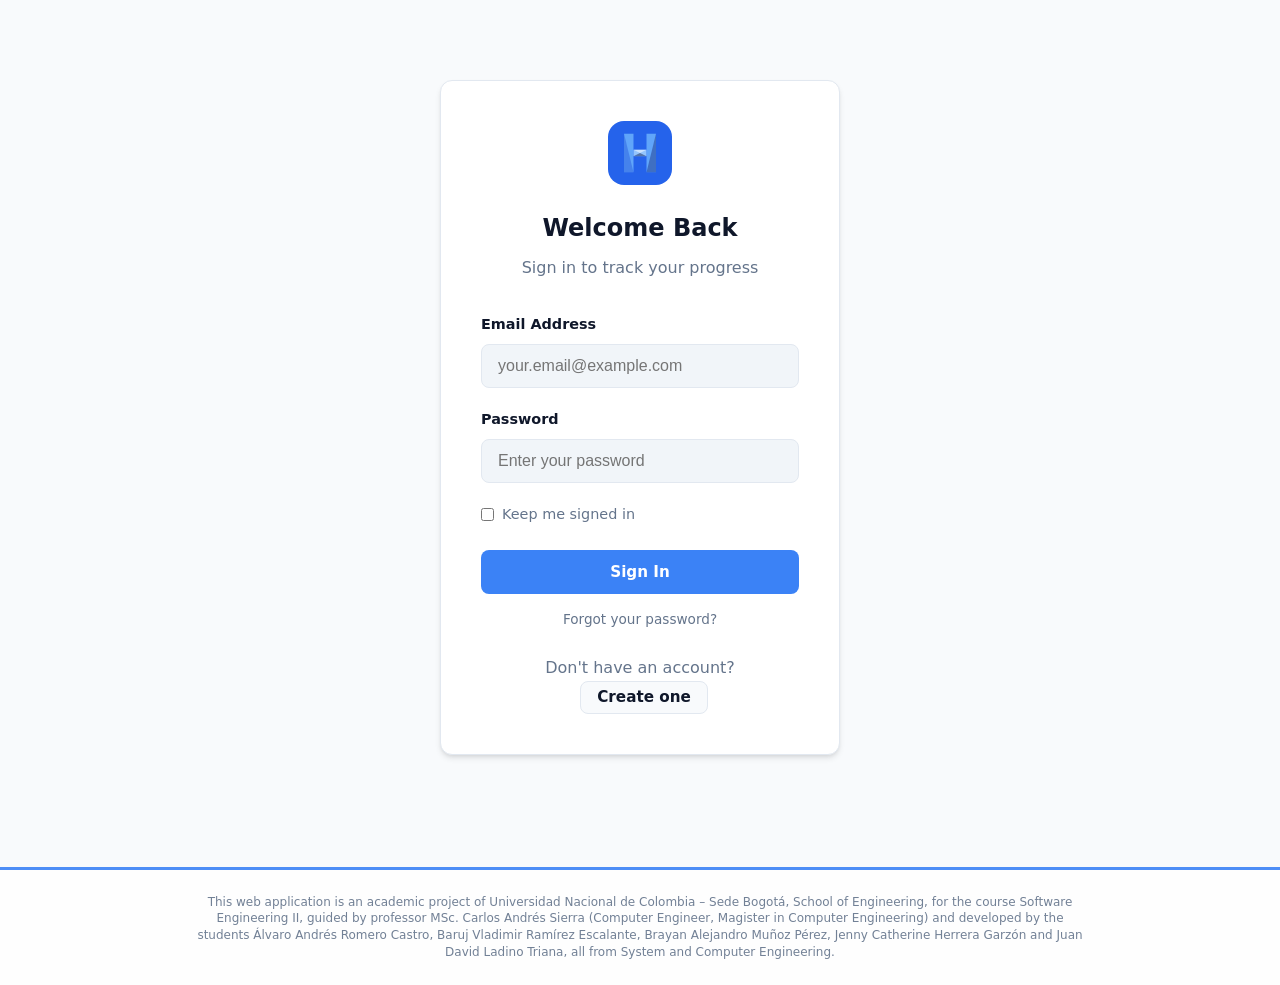
==== commit fb97ee94: "edit profile bug fix" ====
--- a/Habitus/frontend/index.html
+++ b/Habitus/frontend/index.html
@@ -6,6 +6,8 @@
   <meta name="viewport" content="width=device-width, initial-scale=1.0" />
   <title>Habitus - Modern Tracker</title>
   <link rel="stylesheet" href="css/style.css" />
+  <link rel="stylesheet" href="css/account-settings.css" />
+  <link rel="stylesheet" href="css/profile-modal.css" />
   <link rel="icon" type="image/svg+xml" href="favicon.svg" />
 </head>
 
@@ -127,7 +129,8 @@
         </div>
         <div class="form-group">
           <label class="form-label">Password</label>
-          <input type="password" id="register-password" class="form-input" placeholder="Enter your password" required />
+          <input type="password" id="register-password" class="form-input" placeholder="At least 8 characters"
+            required />
         </div>
         <div class="form-group">
           <label class="form-label">Confirm Password</label>
@@ -221,28 +224,140 @@
           <h2 id="profile-name-display">Demo User</h2>
           <p id="profile-email-display" style="color: var(--text-muted);">demo@habitus.com</p>
         </div>
-        <button class="btn-secondary" id="toggle-edit-profile">Edit Profile</button>
-      </div>
-
-      <!-- Edit Profile Form -->
-      <div id="edit-profile-section" class="view-card" style="display: none; margin-bottom: 2rem;">
-        <h3 style="margin-bottom: 1rem;">Update Profile</h3>
-        <form id="profile-edit-form">
-          <div style="display: grid; grid-template-columns: 1fr 1fr; gap: 1rem;">
-            <div class="form-group">
-              <label class="form-label">Display Name</label>
-              <input type="text" id="edit-name" class="form-input" />
+        <button class="btn-secondary" id="open-settings-modal">⚙️ Edit Profile</button>
+      </div>
+
+      <!-- Edit Profile Modal -->
+      <div id="edit-profile-modal" class="profile-modal" style="display: none;">
+        <div class="profile-modal-overlay" id="modal-overlay"></div>
+        <div class="profile-modal-panel">
+          <div class="profile-modal-header">
+            <h2>Profile & Account Settings</h2>
+            <button class="profile-modal-close" id="close-settings-modal">✕</button>
+          </div>
+
+          <!-- Settings Tabs -->
+          <div class="profile-settings-tabs">
+            <button class="profile-tab active" data-settings-tab="profile-info">Profile</button>
+            <button class="profile-tab" data-settings-tab="email">Email</button>
+            <button class="profile-tab" data-settings-tab="password">Password</button>
+            <button class="profile-tab" data-settings-tab="danger">Danger Zone</button>
+          </div>
+
+          <div class="profile-modal-content">
+
+            <!-- Profile Info Tab -->
+            <div class="profile-tab-content active" id="tab-profile-info">
+              <h3>Basic Information</h3>
+              <p class="setting-description">Update your display name and avatar.</p>
+              <form id="profile-edit-form">
+                <div class="form-group">
+                  <label class="form-label">Display Name</label>
+                  <input type="text" id="edit-name" class="form-input" placeholder="Your name" />
+                </div>
+                <div class="form-group">
+                  <label class="form-label">Avatar URL</label>
+                  <input type="text" id="edit-avatar" class="form-input" placeholder="https://..." />
+                </div>
+                <button type="submit" class="btn-primary">Save Changes</button>
+              </form>
             </div>
-            <div class="form-group">
-              <label class="form-label">Avatar URL</label>
-              <input type="text" id="edit-avatar" class="form-input" placeholder="https://..." />
+
+            <!-- Change Email Tab -->
+            <div class="profile-tab-content" id="tab-email">
+              <h3>Change Email</h3>
+              <p class="setting-description">Update your email address. You'll need to verify your current password.</p>
+              <form id="change-email-form">
+                <div class="form-group">
+                  <label class="form-label">Current Password</label>
+                  <input type="password" id="email-current-password" class="form-input" required
+                    placeholder="Enter current password" />
+                  <span class="form-error" id="email-current-password-error"></span>
+                </div>
+                <div class="form-group">
+                  <label class="form-label">New Email Address</label>
+                  <input type="email" id="new-email" class="form-input" required
+                    placeholder="your.new.email@example.com" />
+                  <span class="form-error" id="new-email-error"></span>
+                </div>
+                <button type="submit" class="btn-primary">Update Email</button>
+              </form>
             </div>
-          </div>
-          <div style="display: flex; gap: 1rem;">
-            <button type="button" class="btn-secondary" id="cancel-edit-profile">Cancel</button>
-            <button type="submit" class="btn-primary" style="width: auto;">Save Changes</button>
-          </div>
-        </form>
+
+            <!-- Change Password Tab -->
+            <div class="profile-tab-content" id="tab-password">
+              <h3>Change Password</h3>
+              <p class="setting-description">Update your password. Make sure it's strong and secure.</p>
+              <form id="change-password-form">
+                <div class="form-group">
+                  <label class="form-label">Current Password</label>
+                  <input type="password" id="password-current" class="form-input" required
+                    placeholder="Enter current password" />
+                  <span class="form-error" id="password-current-error"></span>
+                </div>
+                <div class="form-group">
+                  <label class="form-label">New Password</label>
+                  <input type="password" id="password-new" class="form-input" required
+                    placeholder="Enter new password (min 8 characters)" />
+                  <span class="form-error" id="password-new-error"></span>
+                </div>
+                <div class="form-group">
+                  <label class="form-label">Confirm New Password</label>
+                  <input type="password" id="password-confirm" class="form-input" required
+                    placeholder="Confirm new password" />
+                  <span class="form-error" id="password-confirm-error"></span>
+                </div>
+                <button type="submit" class="btn-primary">Update Password</button>
+              </form>
+            </div>
+
+            <!-- Danger Zone Tab -->
+            <div class="profile-tab-content" id="tab-danger">
+              <div class="danger-zone-content">
+                <h3 style="color: var(--danger);">Delete Account</h3>
+                <p class="setting-description">⚠️ <strong>Warning:</strong> This action cannot be undone. All your data
+                  will
+                  be permanently deleted.</p>
+                <form id="delete-account-form">
+                  <div class="form-group">
+                    <label class="form-label">Current Password</label>
+                    <input type="password" id="delete-current-password" class="form-input" required
+                      placeholder="Enter current password" />
+                    <span class="form-error" id="delete-current-password-error"></span>
+                  </div>
+                  <div class="form-group">
+                    <label class="form-label">Type DELETE to confirm</label>
+                    <input type="text" id="delete-confirmation" class="form-input" required
+                      placeholder="Type DELETE in capital letters" />
+                    <span class="form-error" id="delete-confirmation-error"></span>
+                  </div>
+                  <button type="submit" class="btn-danger" id="delete-account-btn" disabled>Delete My Account</button>
+                </form>
+              </div>
+            </div>
+
+          </div>
+        </div>
+      </div>
+
+      <!-- Delete Confirmation Modal -->
+      <div id="delete-confirm-modal" class="delete-confirm-modal">
+        <div class="delete-confirm-overlay"></div>
+        <div class="delete-confirm-content">
+          <h3>⚠️ Delete Account</h3>
+          <p><strong>Are you absolutely sure?</strong></p>
+          <p>This action cannot be undone. All your data will be permanently deleted, including:</p>
+          <ul style="margin: 1rem 0; padding-left: 1.5rem;">
+            <li>Your profile and account information</li>
+            <li>All your habits and progress</li>
+            <li>Your achievements and streaks</li>
+            <li>All historical data</li>
+          </ul>
+          <div class="delete-confirm-actions">
+            <button class="delete-confirm-cancel" id="delete-cancel-btn">Cancel</button>
+            <button class="delete-confirm-delete" id="delete-final-btn">Yes, Delete Everything</button>
+          </div>
+        </div>
       </div>
 
       <div class="tabs-container">
@@ -252,13 +367,6 @@
 
       <!-- Daily Tab -->
       <div id="tab-daily">
-        <div style="margin-bottom: 1.5rem;">
-          <h3 style="margin-bottom: 0.5rem;">Today's Progress</h3>
-          <div style="background: var(--bg-input); border-radius: 10px; height: 8px; overflow: hidden;">
-            <div id="daily-progress-bar"
-              style="width: 0%; height: 100%; background: var(--success); transition: width 0.5s;"></div>
-          </div>
-        </div>
         <ul id="daily-list" class="daily-list"></ul>
       </div>
 
@@ -381,7 +489,7 @@
         Engineering, for the course Software Engineering II, guided by professor MSc. Carlos Andrés Sierra (Computer
         Engineer, Magister in Computer Engineering) and developed by the students Álvaro Andrés Romero Castro, Baruj
         Vladimir Ramírez Escalante, Brayan Alejandro Muñoz Pérez, Jenny Catherine Herrera Garzón and Juan David Ladino
-        Triana, all from Ingeniería de Sistemas y Computación.</p>
+        Triana, all from System and Computer Engineering.</p>
     </div>
   </footer>
 
--- a/Habitus/frontend/css/style.css
+++ b/Habitus/frontend/css/style.css
@@ -458,6 +458,28 @@
     opacity: 0.8;
 }
 
+/* Broken Streak Red Halo */
+.daily-item.streak-broken {
+    border-color: var(--danger) !important;
+    box-shadow: 0 0 20px rgba(220, 38, 38, 0.4),
+        0 0 40px rgba(220, 38, 38, 0.2);
+    animation: pulse-red 2s ease-in-out infinite;
+}
+
+@keyframes pulse-red {
+
+    0%,
+    100% {
+        box-shadow: 0 0 20px rgba(220, 38, 38, 0.4),
+            0 0 40px rgba(220, 38, 38, 0.2);
+    }
+
+    50% {
+        box-shadow: 0 0 30px rgba(220, 38, 38, 0.6),
+            0 0 60px rgba(220, 38, 38, 0.3);
+    }
+}
+
 .btn-check {
     background: var(--bg-card);
     border: 1px solid var(--border);
@@ -608,7 +630,7 @@
     position: fixed;
     bottom: 20px;
     right: 20px;
-    z-index: 1000;
+    z-index: 10000;
     display: flex;
     flex-direction: column;
     gap: 10px;
@@ -1376,4 +1398,90 @@
     .home-features-grid {
         grid-template-columns: 1fr;
     }
+}
+
+/* Global Daily Timer */
+.daily-timer {
+    font-family: 'Courier New', monospace;
+    font-weight: bold;
+    font-size: 1.1rem;
+    padding: 0.4rem 0.8rem;
+    background: var(--bg-card);
+    border: 2px solid var(--primary);
+    border-radius: 20px;
+    color: var(--primary);
+    transition: all 0.3s ease;
+    min-width: 140px;
+    text-align: center;
+    box-shadow: 0 2px 4px rgba(0, 0, 0, 0.1);
+}
+
+.daily-timer.expired {
+    color: var(--text-muted) !important;
+    border-color: var(--border) !important;
+    animation: pulse 1s infinite;
+}
+
+@keyframes pulse {
+    0% {
+        opacity: 1;
+    }
+
+    50% {
+        opacity: 0.5;
+    }
+
+    100% {
+        opacity: 1;
+    }
+}
+
+[data-theme="dark"] .daily-timer {
+    background: rgba(0, 0, 0, 0.2);
+}
+
+/* Streak Levels */
+.daily-item.streak-level-0 {
+    border-left: 4px solid var(--border);
+}
+
+.daily-item.streak-level-1 {
+    border-left: 4px solid var(--success);
+    box-shadow: 0 0 5px rgba(16, 185, 129, 0.2);
+}
+
+.daily-item.streak-level-2 {
+    border-left: 4px solid #3b82f6;
+    box-shadow: 0 0 10px rgba(59, 130, 246, 0.3);
+}
+
+.daily-item.streak-level-3 {
+    border-left: 4px solid #f59e0b;
+    box-shadow: 0 0 15px rgba(245, 158, 11, 0.4);
+}
+
+.daily-item.streak-level-4 {
+    border-left: 4px solid #d97706;
+    box-shadow: 0 0 20px rgba(217, 119, 6, 0.5);
+    border: 1px solid #d97706;
+}
+
+@keyframes streak-broken-pulse {
+    0% {
+        box-shadow: 0 0 4px rgba(255, 75, 75, 0.3);
+    }
+
+    50% {
+        box-shadow: 0 0 14px rgba(255, 75, 75, 0.8);
+    }
+
+    100% {
+        box-shadow: 0 0 4px rgba(255, 75, 75, 0.3);
+    }
+}
+
+.daily-item.streak-broken {
+    border-color: #ff4b4b !important;
+    box-shadow: 0 0 12px rgba(255, 75, 75, 0.6) !important;
+    animation: streak-broken-pulse 1.2s infinite !important;
 }
--- a/Habitus/frontend/css/account-settings.css
+++ b/Habitus/frontend/css/account-settings.css
@@ -0,0 +1,138 @@
+/* =========================================
+   ACCOUNT SETTINGS STYLES
+   ========================================= */
+
+.settings-container {
+    max-width: 800px;
+    margin: 0 auto 3rem;
+    padding: 0 1rem;
+}
+
+.settings-card {
+    background: var(--bg-card);
+    border: 1px solid var(--border);
+    border-radius: var(--radius);
+    padding: 2rem;
+    margin-bottom: 2rem;
+    box-shadow: var(--shadow-sm);
+    transition: all 0.3s ease;
+}
+
+.settings-card h3 {
+    margin: 0 0 0.5rem 0;
+    color: var(--text-main);
+    font-size: 1.25rem;
+    font-weight: 600;
+}
+
+.setting-description {
+    color: var(--text-muted);
+    font-size: 0.9rem;
+    margin: 0 0 1.5rem 0;
+    line-height: 1.5;
+}
+
+.settings-card .form-group {
+    margin-bottom: 1.25rem;
+}
+
+.settings-card .form-label {
+    display: block;
+    margin-bottom: 0.5rem;
+    color: var(--text-main);
+    font-weight: 500;
+    font-size: 0.9rem;
+}
+
+.settings-card .form-input {
+    width: 100%;
+    padding: 0.75rem 1rem;
+    border: 1px solid var(--border);
+    border-radius: var(--radius-sm);
+    background: var(--bg-input);
+    color: var(--text-main);
+    font-size: 0.95rem;
+    transition: border-color 0.2s;
+}
+
+.settings-card .form-input:focus {
+    outline: none;
+    border-color: var(--primary);
+}
+
+.form-error {
+    display: none;
+    color: var(--danger);
+    font-size: 0.85rem;
+    margin-top: 0.25rem;
+}
+
+.form-error:not(:empty) {
+    display: block;
+}
+
+.btn-danger {
+    background: var(--danger);
+    color: white;
+    border: none;
+    padding: 0.75rem 1.5rem;
+    border-radius: var(--radius-sm);
+    font-weight: 600;
+    cursor: pointer;
+    transition: all 0.2s;
+    width: 100%;
+    margin-top: 0.5rem;
+}
+
+.btn-danger:hover:not(:disabled) {
+    background: #dc2626;
+    transform: translateY(-2px);
+    box-shadow: 0 4px 12px rgba(239, 68, 68, 0.3);
+}
+
+.btn-danger:disabled {
+    background: var(--text-muted);
+    cursor: not-allowed;
+    opacity: 0.5;
+}
+
+/* Danger Zone Styling */
+.danger-zone {
+    border-color: var(--danger);
+    background: linear-gradient(135deg,
+            rgba(239, 68, 68, 0.05) 0%,
+            rgba(239, 68, 68, 0.02) 100%);
+}
+
+[data-theme="dark"] .danger-zone {
+    background: linear-gradient(135deg,
+            rgba(239, 68, 68, 0.1) 0%,
+            rgba(239, 68, 68, 0.05) 100%);
+}
+
+.danger-zone h3 {
+    color: var(--danger);
+}
+
+.danger-zone .setting-description {
+    color: var(--text-main);
+}
+
+.danger-zone .setting-description strong {
+    color: var(--danger);
+}
+
+/* Responsive Settings */
+@media (max-width: 768px) {
+    .settings-card {
+        padding: 1.5rem;
+    }
+
+    .settings-container {
+        padding: 0 0.5rem;
+    }
+
+    .settings-card h3 {
+        font-size: 1.1rem;
+    }
+}
--- a/Habitus/frontend/css/profile-modal.css
+++ b/Habitus/frontend/css/profile-modal.css
@@ -0,0 +1,457 @@
+/* =========================================
+   PROFILE SETTINGS MODAL
+   ========================================= */
+
+.profile-modal {
+    position: fixed;
+    top: 0;
+    left: 0;
+    right: 0;
+    bottom: 0;
+    z-index: 1000;
+    display: none;
+}
+
+.profile-modal-overlay {
+    position: absolute;
+    top: 0;
+    left: 0;
+    right: 0;
+    bottom: 0;
+    background: rgba(0, 0, 0, 0.5);
+    backdrop-filter: blur(4px);
+}
+
+[data-theme="dark"] .profile-modal-overlay {
+    background: rgba(0, 0, 0, 0.7);
+}
+
+.profile-modal-panel {
+    position: absolute;
+    top: 0;
+    right: 0;
+    bottom: 0;
+    width: 580px;
+    max-width: 90vw;
+    background: var(--bg-card);
+    box-shadow: -4px 0 24px rgba(0, 0, 0, 0.2);
+    display: flex;
+    flex-direction: column;
+    animation: slideInRight 0.3s ease-out;
+}
+
+@keyframes slideInRight {
+    from {
+        transform: translateX(100%);
+    }
+
+    to {
+        transform: translateX(0);
+    }
+}
+
+.profile-modal-header {
+    display: flex;
+    align-items: center;
+    justify-content: space-between;
+    padding: 1.5rem 2rem;
+    border-bottom: 1px solid var(--border);
+    background: var(--bg-main);
+}
+
+.profile-modal-header h2 {
+    margin: 0;
+    font-size: 1.25rem;
+    color: var(--text-main);
+}
+
+.profile-modal-close {
+    background: none;
+    border: none;
+    font-size: 1.5rem;
+    cursor: pointer;
+    color: var(--text-muted);
+    width: 32px;
+    height: 32px;
+    border-radius: var(--radius-sm);
+    display: flex;
+    align-items: center;
+    justify-content: center;
+    transition: all 0.2s;
+}
+
+.profile-modal-close:hover {
+    background: var(--bg-input);
+    color: var(--text-main);
+}
+
+.profile-settings-tabs {
+    display: flex;
+    gap: 0.5rem;
+    padding: 1rem 2rem 0;
+    border-bottom: 1px solid var(--border);
+    background: var(--bg-main);
+    overflow-x: auto;
+}
+
+.profile-tab {
+    background: none;
+    border: none;
+    padding: 0.75rem 1rem;
+    font-size: 0.95rem;
+    font-weight: 500;
+    color: var(--text-muted);
+    cursor: pointer;
+    border-bottom: 2px solid transparent;
+    transition: all 0.2s;
+    white-space: nowrap;
+}
+
+.profile-tab:hover {
+    color: var(--text-main);
+}
+
+.profile-tab.active {
+    color: var(--primary);
+    border-bottom-color: var(--primary);
+}
+
+.profile-modal-content {
+    flex: 1;
+    overflow-y: auto;
+    padding: 2rem;
+}
+
+.profile-tab-content {
+    display: none;
+}
+
+.profile-tab-content.active {
+    display: block;
+    animation: fadeIn 0.2s ease-in;
+}
+
+@keyframes fadeIn {
+    from {
+        opacity: 0;
+    }
+
+    to {
+        opacity: 1;
+    }
+}
+
+.profile-tab-content h3 {
+    margin: 0 0 0.5rem 0;
+    color: var(--text-main);
+    font-size: 1.1rem;
+}
+
+.profile-tab-content .form-group {
+    margin-bottom: 1.25rem;
+}
+
+/* Danger Zone in Modal */
+.danger-zone-content {
+    padding: 1.5rem;
+    border: 2px solid var(--danger);
+    border-radius: var(--radius);
+    background: linear-gradient(135deg,
+            rgba(239, 68, 68, 0.05) 0%,
+            rgba(239, 68, 68, 0.02) 100%);
+}
+
+[data-theme="dark"] .danger-zone-content {
+    background: linear-gradient(135deg,
+            rgba(239, 68, 68, 0.1) 0%,
+            rgba(239, 68, 68, 0.05) 100%);
+}
+
+/* =========================================
+   PROFILE SETTINGS MODAL
+   ========================================= */
+
+.profile-modal {
+    position: fixed;
+    top: 0;
+    left: 0;
+    right: 0;
+    bottom: 0;
+    z-index: 1000;
+    display: none;
+}
+
+.profile-modal-overlay {
+    position: absolute;
+    top: 0;
+    left: 0;
+    right: 0;
+    bottom: 0;
+    background: rgba(0, 0, 0, 0.5);
+    backdrop-filter: blur(4px);
+}
+
+[data-theme="dark"] .profile-modal-overlay {
+    background: rgba(0, 0, 0, 0.7);
+}
+
+.profile-modal-panel {
+    position: absolute;
+    top: 0;
+    right: 0;
+    bottom: 0;
+    width: 580px;
+    max-width: 90vw;
+    background: var(--bg-card);
+    box-shadow: -4px 0 24px rgba(0, 0, 0, 0.2);
+    display: flex;
+    flex-direction: column;
+    animation: slideInRight 0.3s ease-out;
+}
+
+@keyframes slideInRight {
+    from {
+        transform: translateX(100%);
+    }
+
+    to {
+        transform: translateX(0);
+    }
+}
+
+.profile-modal-header {
+    display: flex;
+    align-items: center;
+    justify-content: space-between;
+    padding: 1.5rem 2rem;
+    border-bottom: 1px solid var(--border);
+    background: var(--bg-main);
+}
+
+.profile-modal-header h2 {
+    margin: 0;
+    font-size: 1.25rem;
+    color: var(--text-main);
+}
+
+.profile-modal-close {
+    background: none;
+    border: none;
+    font-size: 1.5rem;
+    cursor: pointer;
+    color: var(--text-muted);
+    width: 32px;
+    height: 32px;
+    border-radius: var(--radius-sm);
+    display: flex;
+    align-items: center;
+    justify-content: center;
+    transition: all 0.2s;
+}
+
+.profile-modal-close:hover {
+    background: var(--bg-input);
+    color: var(--text-main);
+}
+
+.profile-settings-tabs {
+    display: flex;
+    gap: 0.5rem;
+    padding: 1rem 2rem 0;
+    border-bottom: 1px solid var(--border);
+    background: var(--bg-main);
+    overflow-x: auto;
+}
+
+.profile-tab {
+    background: none;
+    border: none;
+    padding: 0.75rem 1rem;
+    font-size: 0.95rem;
+    font-weight: 500;
+    color: var(--text-muted);
+    cursor: pointer;
+    border-bottom: 2px solid transparent;
+    transition: all 0.2s;
+    white-space: nowrap;
+}
+
+.profile-tab:hover {
+    color: var(--text-main);
+}
+
+.profile-tab.active {
+    color: var(--primary);
+    border-bottom-color: var(--primary);
+}
+
+.profile-modal-content {
+    flex: 1;
+    overflow-y: auto;
+    padding: 2rem;
+}
+
+.profile-tab-content {
+    display: none;
+}
+
+.profile-tab-content.active {
+    display: block;
+    animation: fadeIn 0.2s ease-in;
+}
+
+@keyframes fadeIn {
+    from {
+        opacity: 0;
+    }
+
+    to {
+        opacity: 1;
+    }
+}
+
+.profile-tab-content h3 {
+    margin: 0 0 0.5rem 0;
+    color: var(--text-main);
+    font-size: 1.1rem;
+}
+
+.profile-tab-content .form-group {
+    margin-bottom: 1.25rem;
+}
+
+/* Danger Zone in Modal */
+.danger-zone-content {
+    padding: 1.5rem;
+    border: 2px solid var(--danger);
+    border-radius: var(--radius);
+    background: linear-gradient(135deg,
+            rgba(239, 68, 68, 0.05) 0%,
+            rgba(239, 68, 68, 0.02) 100%);
+}
+
+[data-theme="dark"] .danger-zone-content {
+    background: linear-gradient(135deg,
+            rgba(239, 68, 68, 0.1) 0%,
+            rgba(239, 68, 68, 0.05) 100%);
+}
+
+/* Responsive Modal */
+@media (max-width: 768px) {
+    .profile-modal-panel {
+        width: 100%;
+        max-width: 100%;
+    }
+
+    .profile-modal-content {
+        padding: 1.5rem;
+    }
+
+    .profile-settings-tabs {
+        padding: 0.75rem 1rem 0;
+        gap: 0.25rem;
+    }
+
+    .profile-tab {
+        padding: 0.5rem 0.75rem;
+        font-size: 0.9rem;
+    }
+}
+
+/* Delete Confirmation Modal */
+.delete-confirm-modal {
+    position: fixed;
+    top: 0;
+    left: 0;
+    right: 0;
+    bottom: 0;
+    z-index: 20000;
+    /* Above everything */
+    display: none;
+    align-items: center;
+    justify-content: center;
+}
+
+.delete-confirm-overlay {
+    position: absolute;
+    top: 0;
+    left: 0;
+    right: 0;
+    bottom: 0;
+    background: rgba(0, 0, 0, 0.7);
+    backdrop-filter: blur(6px);
+}
+
+.delete-confirm-content {
+    position: relative;
+    background: var(--bg-card);
+    border: 2px solid var(--danger);
+    border-radius: var(--radius);
+    padding: 2rem;
+    max-width: 500px;
+    width: 90%;
+    box-shadow: 0 20px 60px rgba(239, 68, 68, 0.4);
+    animation: modalPop 0.3s ease-out;
+}
+
+@keyframes modalPop {
+    from {
+        transform: scale(0.9);
+        opacity: 0;
+    }
+
+    to {
+        transform: scale(1);
+        opacity: 1;
+    }
+}
+
+.delete-confirm-content h3 {
+    color: var(--danger);
+    margin: 0 0 1rem 0;
+    font-size: 1.5rem;
+    display: flex;
+    align-items: center;
+    gap: 0.5rem;
+}
+
+.delete-confirm-content p {
+    color: var(--text-main);
+    margin-bottom: 1.5rem;
+    line-height: 1.6;
+}
+
+.delete-confirm-actions {
+    display: flex;
+    gap: 1rem;
+    justify-content: flex-end;
+}
+
+.delete-confirm-actions button {
+    padding: 0.75rem 1.5rem;
+    border-radius: var(--radius-sm);
+    font-weight: 600;
+    cursor: pointer;
+    border: none;
+    transition: all 0.2s;
+}
+
+.delete-confirm-cancel {
+    background: var(--bg-input);
+    color: var(--text-main);
+}
+
+.delete-confirm-cancel:hover {
+    background: var(--border);
+}
+
+.delete-confirm-delete {
+    background: var(--danger);
+    color: white;
+}
+
+.delete-confirm-delete:hover {
+    background: #dc2626;
+    transform: translateY(-2px);
+    box-shadow: 0 4px 12px rgba(239, 68, 68, 0.4);
+}
